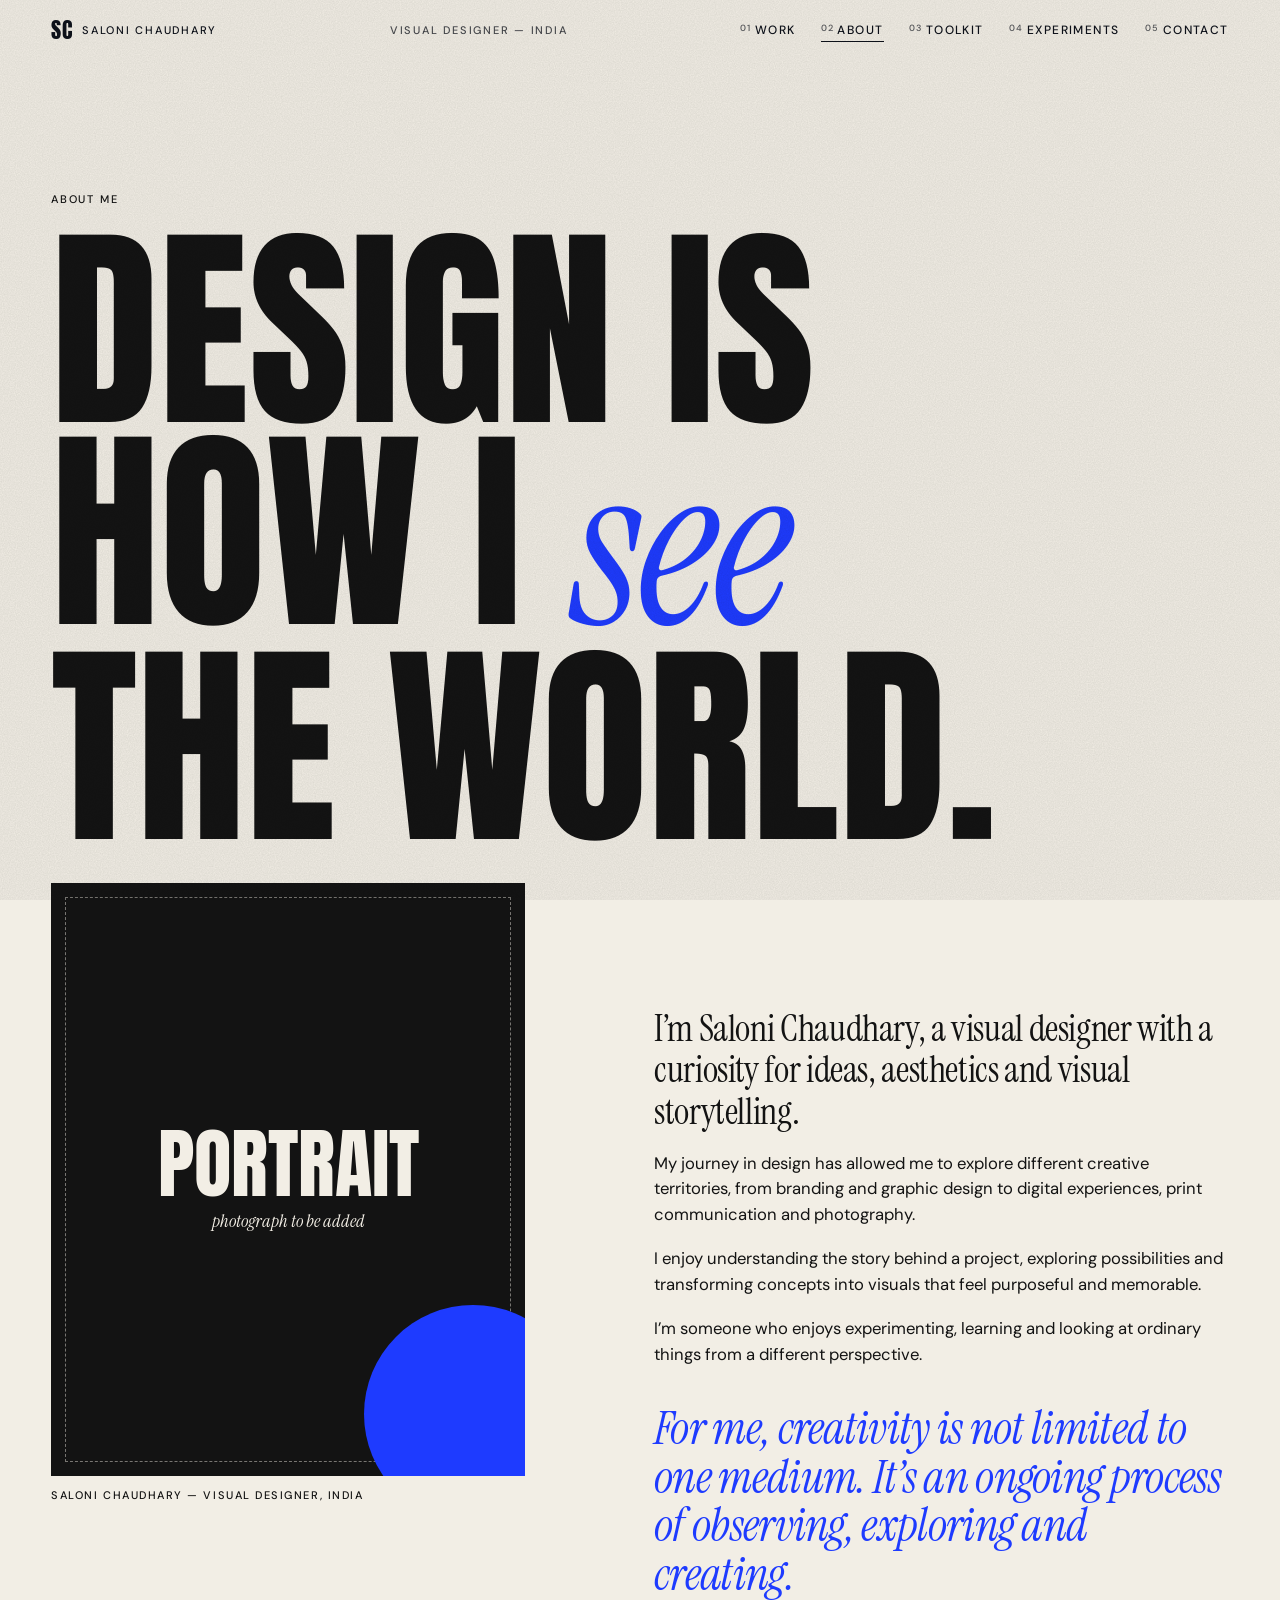
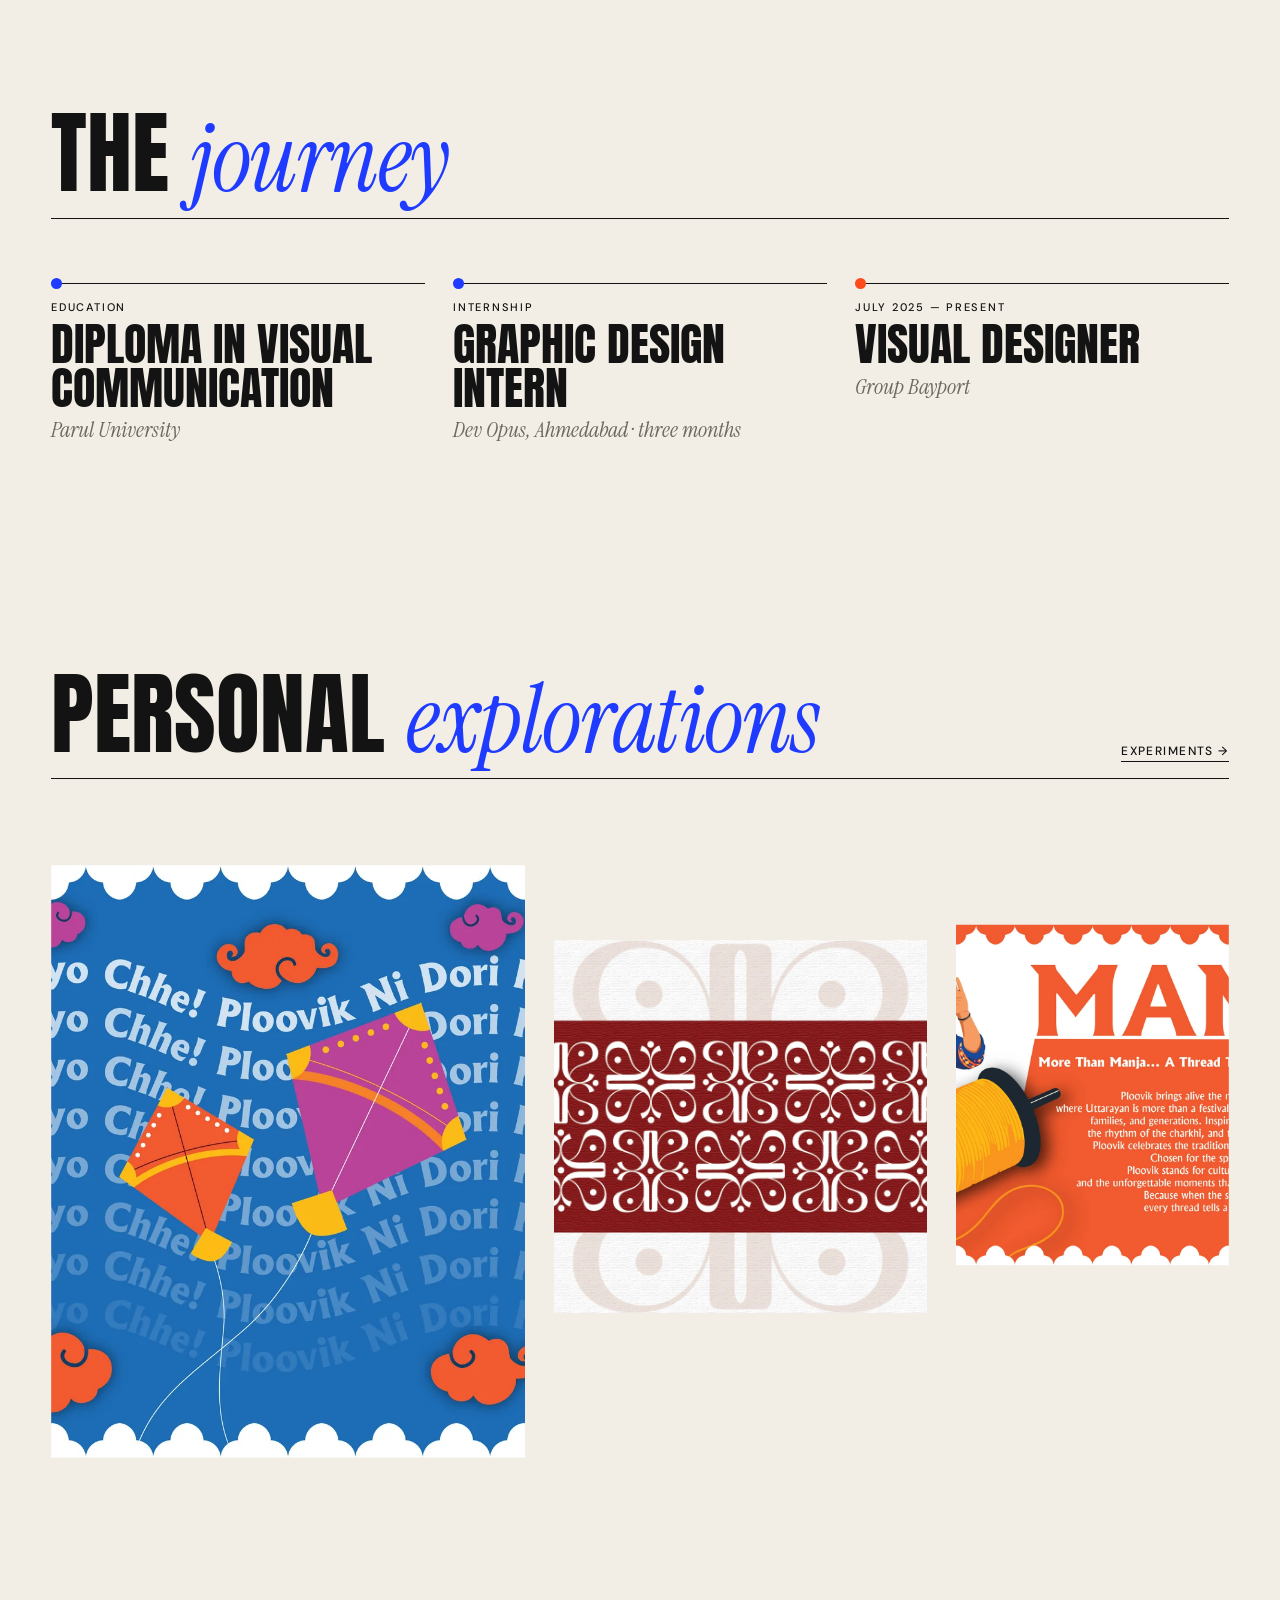
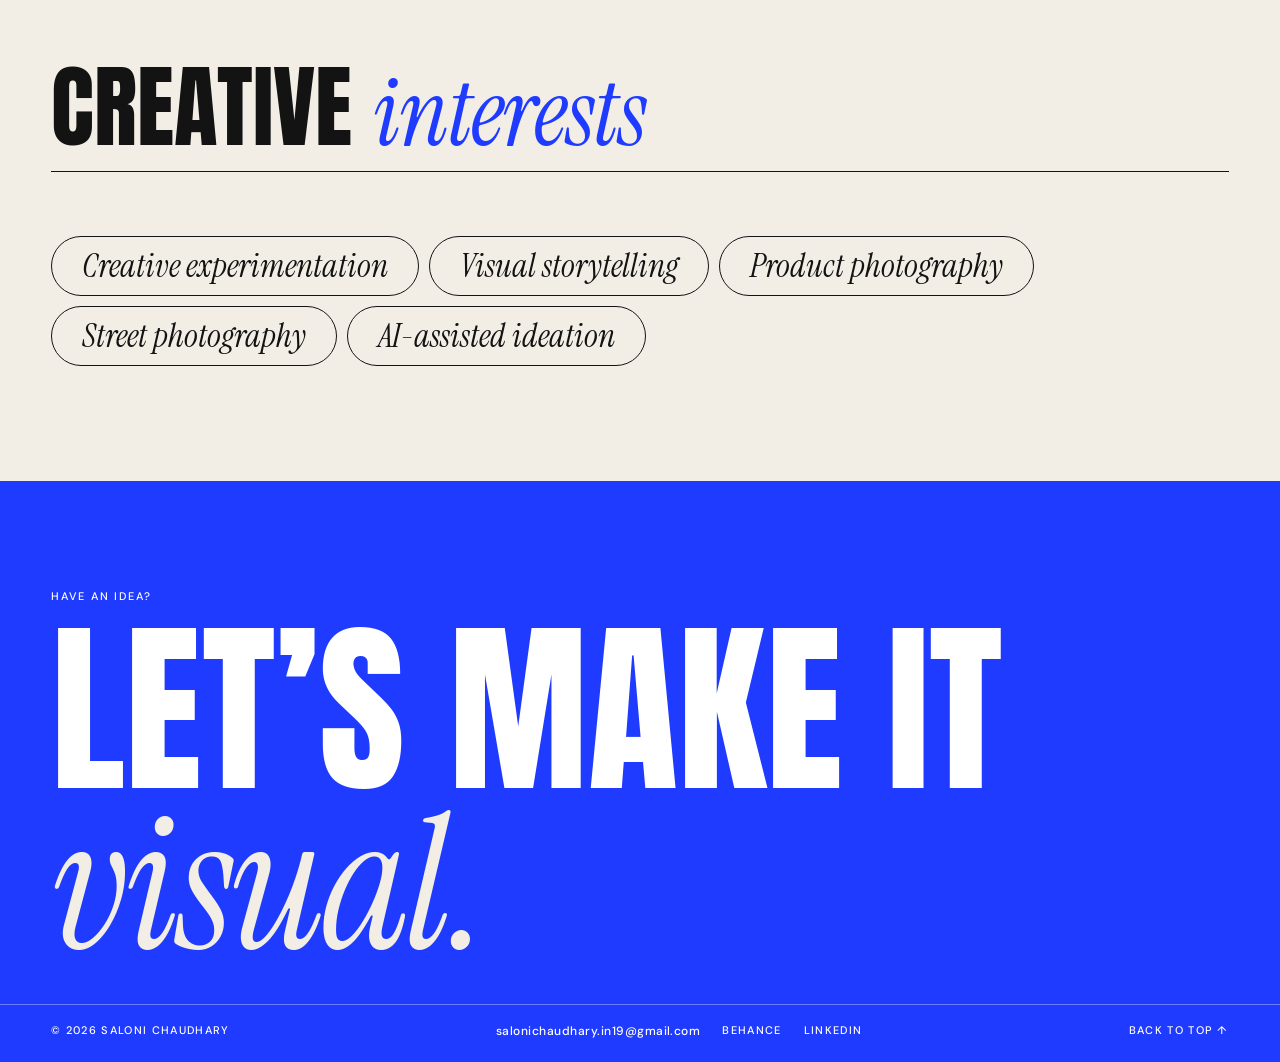
==== about/index.html @ 908a3602 "Publish Saloni Chaudhary portfolio site Co-Authored-By: Claude Fable 5.2 <noreply@anthropic.com>" ====
<!doctype html>
<html lang="en">
<head>
<meta charset="utf-8">
<meta name="viewport" content="width=device-width, initial-scale=1">
<title>About — Saloni Chaudhary</title>
<meta name="description" content="Saloni Chaudhary is a visual designer in India with a curiosity for ideas, aesthetics and visual storytelling.">
<meta property="og:title" content="About — Saloni Chaudhary">
<meta property="og:description" content="Saloni Chaudhary is a visual designer in India with a curiosity for ideas, aesthetics and visual storytelling.">
<meta property="og:type" content="website">
<meta property="og:image" content="https://nirav0044.github.io/saloni-portfolio/img/soully-pouches.webp">
<link rel="canonical" href="https://nirav0044.github.io/saloni-portfolio/about/">
<meta property="og:url" content="https://nirav0044.github.io/saloni-portfolio/about/">
<meta name="theme-color" content="#F2EEE5">
<link rel="icon" href="../favicon.svg" type="image/svg+xml">
<link rel="preconnect" href="https://fonts.googleapis.com">
<link rel="preconnect" href="https://fonts.gstatic.com" crossorigin>
<link rel="stylesheet" href="https://fonts.googleapis.com/css2?family=Anton&family=DM+Sans:opsz,wght@9..40,400;9..40,500;9..40,700&family=Instrument+Serif:ital@0;1&display=swap" media="print" onload="this.media='all'">
<noscript><link rel="stylesheet" href="https://fonts.googleapis.com/css2?family=Anton&family=DM+Sans:opsz,wght@9..40,400;9..40,500;9..40,700&family=Instrument+Serif:ital@0;1&display=swap"></noscript>
<link rel="stylesheet" href="../site.css">
<script>document.documentElement.className="js";setTimeout(function(){document.documentElement.classList.add("ready")},3500)</script>
<script type="application/ld+json">{"@context": "https://schema.org", "@type": "Person", "name": "Saloni Chaudhary", "jobTitle": "Visual Designer", "address": {"@type": "PostalAddress", "addressCountry": "IN"}, "sameAs": ["https://www.behance.net/salonichaudhary5", "https://www.linkedin.com/in/saloni-chaudhary-16333b251/"]}</script>
</head>
<body class="p-about">
<a class="skip" href="#main">Skip to content</a>
<header class="head">
  <a class="brand" href="../index.html" aria-label="Saloni Chaudhary, home"><b>SC</b><span>Saloni Chaudhary</span></a>
  <span class="head-mid">Visual Designer — India</span>
  <nav class="nav" aria-label="Primary"><a href="../work/index.html"><sup>01</sup>Work</a><a href="../about/index.html" aria-current="page"><sup>02</sup>About</a><a href="../toolkit/index.html"><sup>03</sup>Toolkit</a><a href="../experiments/index.html"><sup>04</sup>Experiments</a><a href="../contact/index.html"><sup>05</sup>Contact</a></nav>
  <button class="menu-btn" type="button" aria-expanded="false" aria-controls="menu"><span>Menu</span><i></i></button>
</header>
<div class="menu" id="menu" hidden>
  <nav aria-label="Menu"><a href="../work/index.html"><sup>01</sup>Work</a><a href="../about/index.html" aria-current="page"><sup>02</sup>About</a><a href="../toolkit/index.html"><sup>03</sup>Toolkit</a><a href="../experiments/index.html"><sup>04</sup>Experiments</a><a href="../contact/index.html"><sup>05</sup>Contact</a></nav>
  <p class="menu-foot">salonichaudhary.in19@gmail.com<br><a href="https://www.behance.net/salonichaudhary5" target="_blank" rel="noopener">Behance</a><a href="https://www.linkedin.com/in/saloni-chaudhary-16333b251/" target="_blank" rel="noopener">LinkedIn</a></p>
</div>
<main id="main">

<section class="ph ab-head">
  <p class="k" data-reveal>About me</p>
  <h1 class="ph-t ab-t" data-fit=".17"><span class="ln"><span>Design is</span></span><span class="ln"><span>how I <em>see</em></span></span><span class="ln"><span>the world.</span></span></h1>
</section>
<section class="ab">
  <figure class="portrait" data-reveal data-speed="0.06">
    <div class="ph-frame"><span>Portrait</span><i>photograph to be added</i></div>
    <figcaption>Saloni Chaudhary — Visual Designer, India</figcaption>
  </figure>
  <div class="ab-text">
    <p class="lead" data-reveal>I’m Saloni Chaudhary, a visual designer with a curiosity for ideas, aesthetics and visual storytelling.</p>
    <p data-reveal>My journey in design has allowed me to explore different creative territories, from branding and graphic design to digital experiences, print communication and photography.</p>
    <p data-reveal>I enjoy understanding the story behind a project, exploring possibilities and transforming concepts into visuals that feel purposeful and memorable.</p>
    <p data-reveal>I’m someone who enjoys experimenting, learning and looking at ordinary things from a different perspective.</p>
    <p class="pull" data-reveal>For me, creativity is not limited to one medium. It’s an ongoing process of observing, exploring and creating.</p>
  </div>
</section>
<section class="sec tl">
  <header class="sec-head" data-reveal><h2>The <em>journey</em></h2></header>
  <ol class="timeline"><li data-reveal><span class="when">Education</span><b>Diploma in Visual Communication</b><span>Parul University</span></li><li data-reveal><span class="when">Internship</span><b>Graphic Design Intern</b><span>Dev Opus, Ahmedabad · three months</span></li><li data-reveal><span class="when">July 2025 — Present</span><b>Visual Designer</b><span>Group Bayport</span></li></ol>
</section>
<section class="sec ex">
  <header class="sec-head" data-reveal><h2>Personal <em>explorations</em></h2><a class="more" href="../experiments/index.html">Experiments →</a></header>
  <div class="ex-row">
    <a href="../work/ploovik/index.html" data-reveal data-cursor="View" data-speed="0.05"><span class="clip"><img src="../img/ploovik-pattern.webp" width="1800" height="990" alt="Ploovik pattern of kites and Gujarati phrases on blue" loading="lazy" decoding="async"></span></a>
    <a href="../work/aarth/index.html" data-reveal data-cursor="View" data-speed="-0.05"><span class="clip"><img src="../img/aarth-pattern.webp" width="1440" height="810" alt="Aarth pattern built from the symbol" loading="lazy" decoding="async"></span></a>
    <a href="../work/ploovik/index.html" data-reveal data-cursor="View" data-speed="0.08"><span class="clip"><img src="../img/ploovik-character.webp" width="1800" height="990" alt="Ploovik brand character holding a spool of manja" loading="lazy" decoding="async"></span></a>
  </div>
</section>
<section class="sec int">
  <header class="sec-head" data-reveal><h2>Creative <em>interests</em></h2></header>
  <ul class="tags" data-reveal><li>Creative experimentation</li><li>Visual storytelling</li><li>Product photography</li><li>Street photography</li><li>AI-assisted ideation</li></ul>
</section>

</main>
<footer class="foot">
  <a class="foot-cta" href="../contact/index.html" data-cursor="Say hello"><span class="k">Have an idea?</span><span class="big">Let’s make it <em>visual.</em></span></a>
  <div class="foot-row">
    <span>© 2026 Saloni Chaudhary</span>
    <span class="foot-links"><a href="mailto:salonichaudhary.in19@gmail.com">salonichaudhary.in19@gmail.com</a><a href="https://www.behance.net/salonichaudhary5" target="_blank" rel="noopener">Behance</a><a href="https://www.linkedin.com/in/saloni-chaudhary-16333b251/" target="_blank" rel="noopener">LinkedIn</a></span>
    <a class="foot-top" href="#main">Back to top ↑</a>
  </div>
</footer>
<button class="totop" type="button" aria-label="Back to top"><svg viewBox="0 0 48 48" aria-hidden="true"><circle cx="24" cy="24" r="22"/><circle class="p" cx="24" cy="24" r="22" pathLength="100"/><path d="M24 31V17m-6 6 6-6 6 6"/></svg></button>
<div class="cursor" aria-hidden="true"><span></span></div>
<div class="pt" aria-hidden="true"></div>
<script src="../site.js" defer></script>
</body>
</html>
---- site.css ----
/* Saloni Chaudhary — portfolio. Cream, ink, electric blue; one orange spark. */
:root{
  --cream:#F2EEE5; --ink:#131313; --blue:#1E3BFF; --orange:#FF4A1C; --grey:#6B6860; --line:rgba(19,19,19,.18);
  --m:clamp(18px,4vw,60px); --gap:clamp(14px,2.2vw,34px);
  --display:"Anton",Impact,Haettenschweiler,"Arial Narrow Bold",sans-serif;
  --serif:"Instrument Serif","Times New Roman",Times,serif;
  --sans:"DM Sans",system-ui,-apple-system,"Segoe UI",Arial,sans-serif;
  --ease:cubic-bezier(.2,.7,.1,1);
}
*,*::before,*::after{box-sizing:border-box}
html{scroll-behavior:smooth;-webkit-text-size-adjust:100%}
body{margin:0;background:var(--cream);color:var(--ink);font:400 16px/1.55 var(--sans);-webkit-font-smoothing:antialiased;overflow-x:hidden}
body::before{content:"";position:fixed;inset:0;z-index:90;pointer-events:none;opacity:.16;mix-blend-mode:multiply;
  background-image:url("data:image/svg+xml;utf8,<svg xmlns='http://www.w3.org/2000/svg' width='220' height='220'><filter id='n'><feTurbulence type='fractalNoise' baseFrequency='.85' numOctaves='2' stitchTiles='stitch'/><feColorMatrix values='0 0 0 0 0 0 0 0 0 0 0 0 0 0 0 0 0 0 .6 0'/></filter><rect width='100%' height='100%' filter='url(%23n)'/></svg>")}
img{display:block;max-width:100%;height:auto}
a{color:inherit;text-decoration:none}
figure,h1,h2,h3,p,ul,ol,dl,dd,blockquote{margin:0}
ul,ol{padding:0;list-style:none}
button,input,textarea{font:inherit;color:inherit}
em{font-family:var(--serif);font-style:italic;font-weight:400;text-transform:none;letter-spacing:-.015em}
sup{font:500 11px/1 var(--sans);letter-spacing:.08em;vertical-align:top}
:focus-visible{outline:2px solid var(--blue);outline-offset:4px}
::selection{background:var(--blue);color:#fff}
.k{font:500 11px/1.3 var(--sans);letter-spacing:.16em;text-transform:uppercase}
.k a{border-bottom:1px solid currentColor}
.skip{position:absolute;left:-999px;top:8px;z-index:200;background:var(--ink);color:var(--cream);padding:10px 14px}
.skip:focus{left:8px}
.more{font:500 12px/1 var(--sans);letter-spacing:.12em;text-transform:uppercase;white-space:nowrap;background:linear-gradient(currentColor,currentColor) 0 100%/100% 1px no-repeat;padding-bottom:5px;transition:background-size .5s var(--ease)}
a.more:hover{background-size:0 1px;background-position:100% 100%}

/* ---------- motion primitives ---------- */
.ln{display:block;overflow:hidden;padding:.07em .03em .13em;margin:-.07em -.03em -.13em}
.ln>span{display:block}
.js .ln>span{transform:translateY(112%);transition:transform 1.1s var(--ease)}
.js.ready .ln>span{transform:none}
.js.ready .ln:nth-child(2)>span{transition-delay:.09s}
.js.ready .ln:nth-child(3)>span{transition-delay:.18s}
.js [data-reveal]{opacity:0;transform:translateY(26px);transition:opacity .9s var(--ease),transform .9s var(--ease)}
.js [data-reveal].in{opacity:1;transform:none}
.clip,.pj-clip{display:block;overflow:hidden}
.js [data-reveal] .clip,.js [data-reveal] .pj-clip,.js [data-reveal].clip{clip-path:inset(0 0 100% 0);transition:clip-path 1.2s var(--ease)}
.js [data-reveal].in .clip,.js [data-reveal].in .pj-clip,.js [data-reveal].in.clip{clip-path:inset(0)}
.js [data-reveal] .clip img,.js [data-reveal] .pj-clip img{transform:scale(1.14);transition:transform 1.6s var(--ease)}
.js [data-reveal].in .clip img,.js [data-reveal].in .pj-clip img{transform:none}
.pt{position:fixed;inset:0;z-index:120;background:var(--ink);pointer-events:none;transform:translateY(-101%)}
.js .pt{transform:none;transition:transform .75s var(--ease)}
.js.ready .pt{transform:translateY(-101%)}
.js.leaving .pt{transform:none}

/* ---------- header ---------- */
.head{position:fixed;inset:0 0 auto 0;z-index:80;display:flex;align-items:center;justify-content:space-between;gap:20px;padding:18px var(--m);color:#fff;mix-blend-mode:difference}
.brand{display:flex;align-items:center;gap:10px;font:500 11px/1 var(--sans);letter-spacing:.16em;text-transform:uppercase}
.brand b{font:400 22px/1 var(--display);letter-spacing:.02em}
.head-mid{font:500 11px/1 var(--sans);letter-spacing:.16em;text-transform:uppercase;opacity:.75}
.nav{display:flex;gap:clamp(14px,2vw,30px)}
.nav a{font:500 12px/1 var(--sans);letter-spacing:.12em;text-transform:uppercase;padding:6px 0;background:linear-gradient(currentColor,currentColor) 0 100%/0 1px no-repeat;transition:background-size .45s var(--ease)}
.nav a:hover,.nav a[aria-current]{background-size:100% 1px}
.nav sup{font-size:9px;margin-right:4px;opacity:.7}
.menu-btn{display:none;align-items:center;gap:10px;background:none;border:0;padding:8px 0;cursor:pointer;font:500 12px/1 var(--sans);letter-spacing:.14em;text-transform:uppercase}
.menu-btn i{width:22px;height:9px;border-top:1.5px solid;border-bottom:1.5px solid;transition:height .3s var(--ease)}
.menu-btn[aria-expanded=true] i{height:1.5px;border-bottom:0}
.menu{position:fixed;inset:0;z-index:70;background:var(--ink);color:var(--cream);padding:104px var(--m) 32px;display:flex;flex-direction:column;justify-content:space-between;clip-path:inset(0 0 100% 0);transition:clip-path .6s var(--ease)}
.menu[hidden]{display:none}
.menu.open{clip-path:inset(0)}
.menu nav{display:flex;flex-direction:column}
.menu nav a{font:400 clamp(46px,15vw,104px)/1 var(--display);text-transform:uppercase;border-bottom:1px solid rgba(242,238,229,.18);padding:.08em 0;display:flex;gap:14px;align-items:flex-start}
.menu nav a[aria-current]{color:var(--blue)}
.menu-foot{font-size:14px;line-height:1.9;color:#B9B5AB}
.menu-foot a{margin-right:16px;border-bottom:1px solid}

/* ---------- home hero ---------- */
.hero{position:relative;min-height:100svh;padding:84px var(--m) 62px;display:flex;flex-direction:column}
.hero-meta{display:flex;justify-content:space-between;gap:16px;border-top:1px solid var(--ink);padding-top:10px;font:500 11px/1.3 var(--sans);letter-spacing:.16em;text-transform:uppercase}
.hero-quote{position:relative;z-index:5;font:italic 400 clamp(23px,2.5vw,40px)/1.12 var(--serif);max-width:14.5em;margin:clamp(22px,4vh,56px) 0 auto}
.collage{position:absolute;top:9%;right:0;width:52%;height:56%}
.cg{position:absolute;display:block;overflow:hidden;box-shadow:0 22px 60px rgba(0,0,0,.2);will-change:transform}
.cg img{width:100%;height:100%;object-fit:cover;transition:transform 1.2s var(--ease)}
.cg:hover img{transform:scale(1.06)}
.c1{width:54%;aspect-ratio:4/3;top:3%;right:7%;rotate:3deg;z-index:4}
.c2{width:33%;aspect-ratio:1;top:50%;right:42%;rotate:-5deg;z-index:2}
.c3{width:29%;aspect-ratio:4/5;top:6%;right:66%;rotate:-3deg;z-index:1}
.c4{width:29%;aspect-ratio:16/10;top:77%;right:3%;rotate:6deg;z-index:5}
.c5{width:21%;aspect-ratio:3/4;top:57%;right:21%;rotate:3deg;z-index:3}
.shape{position:absolute;pointer-events:none}
.s-ring{width:clamp(70px,9vw,150px);aspect-ratio:1;border:1.5px solid var(--ink);border-radius:50%;top:44%;right:74%}
.s-dot{width:clamp(30px,3.6vw,60px);aspect-ratio:1;background:var(--orange);border-radius:50%;top:40%;right:4%;z-index:6}
.s-plus{width:26px;height:26px;top:20%;right:99%;background:linear-gradient(var(--ink),var(--ink)) 50% 0/1.5px 100% no-repeat,linear-gradient(var(--ink),var(--ink)) 0 50%/100% 1.5px no-repeat}
.hero-name{position:relative;z-index:3}
.hero-title{font:400 19vw/.84 var(--display);text-transform:uppercase;letter-spacing:.004em;white-space:nowrap}
.hero-title i{font-style:normal;color:var(--blue)}
.hero-roles{position:absolute;right:0;top:calc(100% + 14px);display:flex;align-items:baseline;gap:18px;font:italic 400 clamp(18px,1.6vw,24px)/1 var(--serif);white-space:nowrap}
.hero-roles b{font:500 11px/1 var(--sans);letter-spacing:.16em;text-transform:uppercase}
.scroll-ind{position:absolute;left:var(--m);bottom:20px;display:flex;align-items:center;gap:12px;font:500 11px/1 var(--sans);letter-spacing:.16em;text-transform:uppercase}
.scroll-ind i{width:64px;height:1px;background:var(--line);position:relative;overflow:hidden}
.scroll-ind i::after{content:"";position:absolute;inset:0;background:var(--ink);animation:slide 2.2s var(--ease) infinite}
@keyframes slide{0%{transform:translateX(-100%)}60%,100%{transform:translateX(100%)}}

.marquee{background:var(--ink);color:var(--cream);overflow:hidden;white-space:nowrap;padding:16px 0}
.marquee>div{display:inline-flex;align-items:center;animation:mq 38s linear infinite}
.marquee span{font:400 clamp(26px,3.6vw,54px)/1 var(--display);text-transform:uppercase;padding:0 .5em}
.marquee span:nth-child(4n+3){font-family:var(--serif);font-style:italic;text-transform:none;font-size:clamp(30px,4.2vw,62px)}
.marquee i{font-style:normal;color:var(--orange);font-size:clamp(16px,2vw,28px)}
@keyframes mq{to{transform:translateX(-50%)}}

/* ---------- sections ---------- */
.sec{padding:clamp(64px,9vw,140px) var(--m)}
.sec-head{display:flex;align-items:flex-end;justify-content:space-between;gap:20px;border-bottom:1px solid var(--ink);padding-bottom:16px;margin-bottom:clamp(30px,5vw,76px)}
.sec-head h2{font:400 clamp(40px,7vw,116px)/.9 var(--display);text-transform:uppercase}
.sec-head h2 em{color:var(--blue);font-size:1.06em}
.dark{background:var(--ink);color:var(--cream)}
.dark .sec-head{border-color:rgba(242,238,229,.3)}
.ph{padding:clamp(120px,15vw,210px) var(--m) clamp(20px,3vw,44px)}
.ph-t{font:400 17vw/.86 var(--display);text-transform:uppercase;margin-top:.14em;white-space:nowrap}
.ph-t em{color:var(--blue);font-size:1.05em;line-height:.8}

/* ---------- project tiles ---------- */
.pj-list{display:flex;flex-direction:column;gap:clamp(56px,9vw,150px)}
.pj{display:grid;grid-template-columns:repeat(12,1fr);column-gap:var(--gap);align-items:end;position:relative}
.pj.is-hidden{display:none}
.pj-img{display:block}
.pj-img img{width:100%;height:100%;object-fit:cover}
.pj-clip{height:100%}
.pj-img,.pj-clip img{transition:transform 1.2s var(--ease)}
.pj:hover .pj-clip img{transform:scale(1.045)}
.pj-txt{display:flex;flex-direction:column;gap:12px}
.pj-n{font:italic 400 clamp(20px,2vw,30px)/1 var(--serif);color:var(--blue)}
.pj-t{font:400 clamp(52px,8vw,132px)/.86 var(--display);text-transform:uppercase}
.pj-k{font:500 12px/1.5 var(--sans);letter-spacing:.1em;text-transform:uppercase}
.pj-k i{font-style:normal;color:var(--grey);letter-spacing:.06em}
.pj-full .pj-img{grid-column:1/-1;aspect-ratio:16/8.2;margin:0 calc(var(--m)*-1)}
.pj-full .pj-txt{grid-column:1/-1;flex-direction:row;align-items:flex-end;justify-content:space-between;gap:var(--gap);margin-top:-.33em;font-size:clamp(80px,17vw,300px)}
.pj-full .pj-t{font-size:1em;color:#fff;mix-blend-mode:difference;position:relative;z-index:2}
.pj-full .pj-n{order:-1;align-self:flex-end;padding-bottom:.9em;font-size:clamp(20px,2vw,30px)}
.pj-full .pj-k{text-align:right;padding-bottom:1.4em;font-size:12px}
.pj-split-right .pj-img{grid-column:1/9;aspect-ratio:4/3}
.pj-split-right .pj-txt{grid-column:9/-1;padding-bottom:4px}
.pj-split-left .pj-img{grid-column:6/-1;grid-row:1;aspect-ratio:5/4}
.pj-split-left .pj-txt{grid-column:1/6;grid-row:1;padding-bottom:4px}
.pj-split-left .pj-t,.pj-split-right .pj-t{margin-right:-.5em;position:relative;z-index:2}
.pj-split-left .pj-t{margin-right:-1.1em;color:#fff;mix-blend-mode:difference}
.pj-type{grid-template-columns:auto 1fr auto;align-items:center;border-top:1px solid var(--ink);border-bottom:1px solid var(--ink);padding:clamp(14px,2vw,30px) 0;transition:padding .6s var(--ease)}
.pj-type .pj-t{font-size:clamp(88px,21vw,360px);transition:color .4s,transform .7s var(--ease)}
.pj-type:hover .pj-t{color:var(--blue);transform:translateX(.06em)}
.pj-type .pj-k{text-align:right}
.pj-type .pj-thumb{display:none}
.preview{position:fixed;left:0;top:0;z-index:60;width:min(30vw,460px);aspect-ratio:16/10;pointer-events:none;overflow:hidden;opacity:0;scale:.8;rotate:-4deg;transition:opacity .35s,scale .5s var(--ease);box-shadow:0 30px 70px rgba(0,0,0,.3)}
.preview.on{opacity:1;scale:1}
.preview img{width:100%;height:100%;object-fit:cover}
.bigl{display:flex;align-items:baseline;justify-content:center;gap:.25em;margin-top:clamp(56px,9vw,140px);font:400 clamp(52px,12vw,210px)/.9 var(--display);text-transform:uppercase;border-top:1px solid var(--ink);padding-top:.2em}
.bigl em{color:var(--blue)}
.bigl span:last-child{transition:transform .6s var(--ease)}
.bigl:hover span:last-child{transform:translateX(.2em)}
.state{background:var(--blue);color:#fff;padding:clamp(72px,11vw,170px) var(--m)}
.state h2{font:400 clamp(58px,13.5vw,250px)/.86 var(--display);text-transform:uppercase;margin:.2em 0 .35em}
.state h2 em{color:var(--cream)}
.state-row{display:flex;justify-content:space-between;align-items:flex-end;gap:24px;flex-wrap:wrap;border-top:1px solid rgba(255,255,255,.5);padding-top:18px}
.state-row p{font:400 clamp(22px,2.4vw,36px)/1.15 var(--serif);max-width:22em}

/* ---------- work index ---------- */
.chips{display:flex;flex-wrap:wrap;gap:8px;margin-top:clamp(24px,3vw,44px)}
.chip{font:500 11.5px/1 var(--sans);letter-spacing:.09em;text-transform:uppercase;border:1px solid var(--ink);border-radius:999px;padding:10px 15px;background:none;cursor:pointer;transition:background .3s,color .3s}
.chip sup{font-size:9px;margin-left:4px}
button.chip:hover,.chip.on{background:var(--ink);color:var(--cream)}
.chip.off{border-style:dashed;border-color:var(--grey);color:var(--grey);cursor:default}
.none{font:italic 400 28px var(--serif);color:var(--grey)}

/* ---------- case study ---------- */
.cs-head{background:var(--pbg);color:var(--pfg);padding:clamp(120px,14vw,200px) var(--m) clamp(30px,4.5vw,64px)}
.cs-t{font:400 24vw/.86 var(--display);text-transform:uppercase;margin:.12em 0 .22em;white-space:nowrap}
.cs-intro{display:grid;grid-template-columns:7fr 5fr;gap:clamp(24px,5vw,90px);align-items:end;border-top:1px solid currentColor;padding-top:20px}
.lead{font:400 clamp(24px,2.9vw,46px)/1.12 var(--serif);letter-spacing:-.01em}
.cs-intro dl div{display:grid;grid-template-columns:90px 1fr;gap:12px;padding:9px 0;border-bottom:1px solid color-mix(in srgb,currentColor 35%,transparent);font-size:14px}
.cs-intro dt{font:500 11px/1.6 var(--sans);letter-spacing:.14em;text-transform:uppercase;opacity:.8}
.b{margin:clamp(44px,7vw,116px) 0}
.b>.k{margin:0 var(--m) 14px;padding-top:12px;border-top:1px solid var(--ink)}
.b img{width:100%}
.b-wide{padding:0 var(--m)}
.b-wide>.k,.b-duo>.k,.b-grid>.k,.b-pal>.k,.b-fonts>.k,.b-points>.k,.b-text>.k{margin-left:0;margin-right:0}
.b-logo{background:#fff;padding:clamp(48px,8vw,120px) var(--m);display:grid;place-items:center;margin-top:0}
.b-logo img{width:auto;max-height:min(62vh,640px)}
.b-duo{display:grid;grid-template-columns:1fr 1fr;gap:var(--gap);padding:0 var(--m);align-items:start}
.b-duo>.k{grid-column:1/-1}
.b-duo.off figure:nth-of-type(2){margin-top:clamp(40px,9vw,140px)}
.b-grid{padding:0 var(--m)}
.b-grid .note{font:400 clamp(20px,2.2vw,32px)/1.15 var(--serif);max-width:24em;margin-bottom:24px}
.b-grid .cells{display:grid;gap:var(--gap);grid-template-columns:repeat(3,1fr)}
.b-grid.g2 .cells{grid-template-columns:repeat(2,1fr)}
.b-grid figure{background:#fff;border:1px solid var(--line);position:relative}
.b-grid figcaption{position:absolute;left:10px;top:8px;font:italic 400 15px var(--serif);color:var(--grey)}
.b-text{padding:0 var(--m);display:grid;grid-template-columns:repeat(12,1fr);column-gap:var(--gap)}
.b-text>.k{grid-column:1/-1}
.b-text h2{grid-column:1/-1;font:400 clamp(44px,8vw,136px)/.9 var(--display);text-transform:uppercase;margin-bottom:.35em}
.b-text .cols{grid-column:5/-1;columns:2;column-gap:var(--gap);font-size:clamp(16px,1.25vw,19px)}
.b-text .cols p{break-inside:avoid;margin-bottom:1em}
.b-points{padding:0 var(--m)}
.b-points h2{font:400 clamp(44px,8vw,136px)/.9 var(--display);text-transform:uppercase;margin-bottom:.4em}
.b-points ol{display:grid;grid-template-columns:repeat(3,1fr);gap:var(--gap)}
.b-points ol>li{border-top:1px solid var(--ink);padding-top:14px}
.b-points .n{font:italic 400 clamp(54px,6vw,96px)/.9 var(--serif);color:var(--pac);display:block}
.b-points h3{font:500 12px/1.3 var(--sans);letter-spacing:.16em;text-transform:uppercase;margin:14px 0 10px}
.b-points li>p{font:400 clamp(20px,1.8vw,27px)/1.18 var(--serif);margin-bottom:14px}
.b-points ul li{font-size:14.5px;padding:6px 0 6px 16px;border-top:1px solid var(--line);position:relative}
.b-points ul li::before{content:"";position:absolute;left:0;top:14px;width:6px;height:6px;border-radius:50%;background:var(--pac)}
.b-pal{padding:0 var(--m)}
.b-pal ul{display:flex}
.b-pal li{flex:1;height:clamp(150px,24vw,360px);background:var(--c);display:flex;flex-direction:column;justify-content:flex-end;padding:14px;outline:1px solid var(--line);outline-offset:-1px;transition:flex .6s var(--ease)}
.b-pal li:hover{flex:1.6}
.b-pal b,.b-pal span{font:500 12px/1.5 var(--sans);letter-spacing:.1em;text-transform:uppercase}
.b-fonts{padding:0 var(--m)}
.b-fonts ul li{display:flex;justify-content:space-between;align-items:baseline;gap:20px;border-bottom:1px solid var(--line);padding:.12em 0}
.b-fonts b{font:400 clamp(40px,8vw,128px)/1.05 var(--serif);letter-spacing:-.02em}
.b-fonts li span{font-size:14px;color:var(--grey);text-align:right}
.b-fonts figure{margin-top:var(--gap)}
.b-quote{padding:0 var(--m);text-align:center;font:italic 400 clamp(40px,7.5vw,128px)/1 var(--serif);letter-spacing:-.02em;color:var(--pac)}
.next{display:block;position:relative;overflow:hidden;background:var(--ink);color:var(--cream);padding:clamp(64px,9vw,130px) var(--m);margin-top:clamp(60px,9vw,140px)}
.next-t{display:block;font:400 clamp(84px,21vw,360px)/.86 var(--display);text-transform:uppercase;margin:.1em 0;position:relative;z-index:2;transition:transform .8s var(--ease)}
.next:hover .next-t{transform:translateX(.05em)}
.next-k{font:italic 400 clamp(20px,2.2vw,32px) var(--serif);position:relative;z-index:2}
.next-img{position:absolute;right:8%;top:50%;width:min(34vw,520px);aspect-ratio:4/3;translate:0 -50%;rotate:5deg;overflow:hidden;opacity:.55;transition:opacity .5s,rotate .8s var(--ease),scale .8s var(--ease)}
.next-img img{width:100%;height:100%;object-fit:cover}
.next:hover .next-img{opacity:1;rotate:-2deg;scale:1.05}

/* ---------- about ---------- */
.ab{display:grid;grid-template-columns:repeat(12,1fr);column-gap:var(--gap);padding:clamp(24px,4vw,60px) var(--m) 0;align-items:start}
.portrait{grid-column:1/6}
.ph-frame{aspect-ratio:4/5;background:var(--ink);color:var(--cream);display:flex;flex-direction:column;align-items:center;justify-content:center;gap:6px;position:relative;overflow:hidden}
.ph-frame::before{content:"";position:absolute;inset:14px;border:1px dashed rgba(242,238,229,.45)}
.ph-frame::after{content:"";position:absolute;width:46%;aspect-ratio:1;border-radius:50%;background:var(--blue);right:-12%;bottom:-8%}
.ph-frame span{font:400 clamp(40px,6vw,92px)/1 var(--display);text-transform:uppercase;position:relative;z-index:1}
.ph-frame i{font:italic 400 18px var(--serif);position:relative;z-index:1}
.portrait figcaption{font:500 11px/1.4 var(--sans);letter-spacing:.14em;text-transform:uppercase;margin-top:12px}
.ab-text{grid-column:7/-1;display:flex;flex-direction:column;gap:1.1em;font-size:clamp(16px,1.3vw,19px);padding-top:clamp(0px,6vw,90px)}
.ab-text .pull{font:italic 400 clamp(28px,3.6vw,58px)/1.05 var(--serif);color:var(--blue);margin-top:.4em;letter-spacing:-.015em}
.timeline{display:grid;grid-template-columns:repeat(3,1fr);gap:var(--gap)}
.timeline li{border-top:1px solid var(--ink);padding-top:16px;position:relative;display:flex;flex-direction:column;gap:8px}
.timeline li::before{content:"";position:absolute;left:0;top:-6px;width:11px;height:11px;border-radius:50%;background:var(--blue)}
.timeline li:last-child::before{background:var(--orange)}
.timeline .when{font:500 11px/1.3 var(--sans);letter-spacing:.16em;text-transform:uppercase}
.timeline b{font:400 clamp(30px,3.6vw,58px)/.95 var(--display);text-transform:uppercase}
.timeline li>span:last-child{font:italic 400 clamp(18px,1.7vw,26px)/1.2 var(--serif);color:var(--grey)}
.ex-row{display:grid;grid-template-columns:repeat(12,1fr);column-gap:var(--gap);align-items:start}
.ex-row a:nth-child(1){grid-column:1/6}
.ex-row a:nth-child(2){grid-column:6/10;margin-top:clamp(40px,9vw,150px)}
.ex-row a:nth-child(3){grid-column:10/-1;margin-top:clamp(12px,3vw,50px)}
.ex-row img{width:100%;aspect-ratio:4/5;object-fit:cover}
.ex-row a:nth-child(2) img{aspect-ratio:1}
.tags{display:flex;flex-wrap:wrap;gap:10px}
.tags li{border:1px solid currentColor;border-radius:999px;padding:.32em .9em;font:italic 400 clamp(20px,2.6vw,40px)/1.1 var(--serif);transition:background .3s,color .3s}
.tags li:hover{background:var(--ink);color:var(--cream)}

/* ---------- toolkit ---------- */
.skills{display:flex;flex-wrap:wrap;align-items:baseline;gap:.06em .42em;font:400 clamp(44px,8.6vw,156px)/.98 var(--display);text-transform:uppercase}
.skills li{transition:color .3s;cursor:default}
.skills li:nth-child(3n+2){font-family:var(--serif);font-style:italic;text-transform:none;letter-spacing:-.02em;color:var(--blue)}
.skills li:nth-child(4n){color:transparent;-webkit-text-stroke:1.5px var(--ink)}
.skills li:hover{color:var(--orange);-webkit-text-stroke:0}
.skills sup{color:var(--ink);-webkit-text-stroke:0;margin-right:6px;font-style:normal}
.soft{display:grid;grid-template-columns:repeat(5,1fr);border-left:1px solid rgba(242,238,229,.3)}
.soft li{border-right:1px solid rgba(242,238,229,.3);padding:18px 18px 22px;min-height:clamp(240px,30vw,440px);display:flex;flex-direction:column;justify-content:space-between;position:relative;transition:background .4s,color .4s}
.soft li:hover{background:var(--blue)}
.soft .mono{font:400 clamp(64px,9vw,160px)/.9 var(--display)}
.soft b{font:400 clamp(22px,2.2vw,34px)/1.05 var(--serif)}
.soft i{position:absolute;right:16px;top:16px;font:italic 400 18px var(--serif);opacity:.7}

/* ---------- experiments ---------- */
.pl{display:grid;grid-template-columns:repeat(12,1fr);column-gap:var(--gap);align-items:start;padding-top:clamp(24px,4vw,60px)}
.pl-txt{grid-column:1/5;position:sticky;top:96px;display:flex;flex-direction:column;gap:20px;align-items:flex-start}
.pl-txt h2{font:400 clamp(52px,7vw,120px)/.86 var(--display);text-transform:uppercase}
.pl-txt .lead{font-size:clamp(20px,1.9vw,30px)}
.pl-txt .tags li{font-size:clamp(15px,1.3vw,20px)}
.mosaic{grid-column:5/-1;display:grid;grid-template-columns:repeat(6,1fr);gap:var(--gap)}
.mosaic img{width:100%;height:100%;object-fit:cover}
.mosaic>span,.mosaic .clip{display:block;height:100%}
.m1{grid-column:1/-1;aspect-ratio:16/9}
.m2{grid-column:1/4;aspect-ratio:1}
.m3{grid-column:4/-1;aspect-ratio:1;margin-top:clamp(20px,5vw,80px)}
.m4{grid-column:1/5;aspect-ratio:16/10}
.m5{grid-column:5/-1;aspect-ratio:4/5;margin-top:calc(clamp(20px,5vw,80px)*-1)}
.plates{display:grid;grid-template-columns:repeat(3,1fr);gap:var(--gap)}
.plates li{aspect-ratio:4/3;border:1px dashed var(--ink);padding:16px;display:flex;flex-direction:column;justify-content:space-between;background:repeating-linear-gradient(135deg,transparent 0 14px,rgba(19,19,19,.045) 14px 15px);transition:background-color .4s,color .4s}
.plates li:hover{background-color:var(--ink);color:var(--cream)}
.plates b{font:400 clamp(26px,3vw,48px)/.95 var(--display);text-transform:uppercase}
.plates i{font:italic 400 18px var(--serif);opacity:.75}

/* ---------- contact ---------- */
.ct{display:grid;grid-template-columns:repeat(12,1fr);column-gap:var(--gap);padding:clamp(24px,4vw,60px) var(--m) clamp(64px,9vw,130px);align-items:start}
.ct-list{grid-column:1/7}
.ct-list div{border-top:1px solid var(--ink);padding:14px 0 18px;display:grid;grid-template-columns:110px 1fr;align-items:baseline;gap:12px}
.ct-list dt{font:500 11px/1 var(--sans);letter-spacing:.16em;text-transform:uppercase}
.ct-list dd{font:400 clamp(22px,2.9vw,46px)/1.05 var(--serif);letter-spacing:-.01em;overflow-wrap:anywhere}
.ct-list a{background:linear-gradient(var(--blue),var(--blue)) 0 100%/0 2px no-repeat;transition:background-size .5s var(--ease),color .3s}
.ct-list a:hover{background-size:100% 2px;color:var(--blue)}
.ct-form{grid-column:8/-1;background:var(--ink);color:var(--cream);padding:clamp(20px,2.6vw,38px);display:flex;flex-direction:column;gap:20px}
.ct-form label{display:flex;flex-direction:column;gap:6px}
.ct-form label span{font:500 11px/1 var(--sans);letter-spacing:.16em;text-transform:uppercase;color:#B9B5AB}
.ct-form input,.ct-form textarea{background:none;border:0;border-bottom:1px solid rgba(242,238,229,.4);padding:8px 0;font:400 22px/1.3 var(--serif);border-radius:0;resize:vertical}
.ct-form input:focus,.ct-form textarea:focus{outline:0;border-color:var(--cream);box-shadow:0 1px 0 var(--cream)}
.ct-form button{align-self:flex-start;background:var(--blue);color:#fff;border:0;border-radius:999px;padding:14px 22px;font:500 12px/1 var(--sans);letter-spacing:.14em;text-transform:uppercase;cursor:pointer;transition:background .3s,transform .4s var(--ease)}
.ct-form button:hover{background:var(--orange);transform:translateX(4px)}
.form-note{font-size:13px;color:#B9B5AB;min-height:1.4em}
.thanks{padding:0 var(--m) clamp(64px,9vw,130px);font:400 clamp(40px,8.6vw,160px)/.9 var(--display);text-transform:uppercase}
.thanks em{color:var(--blue)}

/* ---------- footer ---------- */
.foot{background:var(--blue);color:#fff}
.p-home .foot{background:var(--ink);color:var(--cream)}
.foot-cta{display:block;padding:clamp(56px,8vw,120px) var(--m) clamp(24px,3vw,40px)}
.foot-cta .big{display:block;font:400 clamp(60px,14.5vw,270px)/.86 var(--display);text-transform:uppercase;margin-top:.12em;transition:transform .8s var(--ease)}
.foot-cta .big em{color:var(--cream)}
.p-home .foot-cta .big em{color:var(--blue)}
.foot-cta:hover .big{transform:translateX(.04em)}
.foot-row{display:flex;justify-content:space-between;gap:16px 28px;flex-wrap:wrap;padding:18px var(--m) 22px;border-top:1px solid rgba(255,255,255,.35);font:500 11px/1.4 var(--sans);letter-spacing:.12em;text-transform:uppercase}
.foot-links{display:flex;gap:22px;flex-wrap:wrap}
.foot-links a:first-child{text-transform:none;letter-spacing:.04em;font-size:12px}
.foot-row a:hover{text-decoration:underline;text-underline-offset:4px}
.totop{position:fixed;right:max(14px,calc(var(--m) - 12px));bottom:18px;z-index:60;width:50px;height:50px;border-radius:50%;border:0;background:var(--cream);color:var(--ink);cursor:pointer;opacity:0;transform:translateY(14px);pointer-events:none;transition:opacity .4s,transform .5s var(--ease);box-shadow:0 6px 24px rgba(0,0,0,.14)}
.totop.show{opacity:1;transform:none;pointer-events:auto}
.totop svg{width:100%;height:100%;fill:none;stroke:currentColor;stroke-width:1.2}
.totop circle{stroke:var(--line)}
.totop .p{stroke:var(--blue);stroke-width:2;stroke-dasharray:100;stroke-dashoffset:calc(100 - var(--p,0));transform:rotate(-90deg);transform-origin:50% 50%}
.totop:hover{background:var(--blue);color:#fff}

/* ---------- cursor ---------- */
.cursor{position:fixed;left:0;top:0;z-index:110;pointer-events:none;display:none}
.cursor span{display:grid;place-items:center;width:14px;height:14px;margin:-7px 0 0 -7px;border-radius:50%;background:#fff;mix-blend-mode:difference;font:500 11px/1 var(--sans);letter-spacing:.1em;text-transform:uppercase;color:transparent;transition:width .35s var(--ease),height .35s var(--ease),margin .35s var(--ease),background .25s}
@media (hover:hover) and (pointer:fine){
  .js .cursor{display:block;mix-blend-mode:difference}
  .cursor.link span{width:46px;height:46px;margin:-23px 0 0 -23px}
  .cursor.label{mix-blend-mode:normal}
  .cursor.label span{width:92px;height:92px;margin:-46px 0 0 -46px;background:var(--blue);color:#fff;mix-blend-mode:normal}
}

@media (max-width:1250px){.hero-meta span:nth-child(2){display:none}}
/* ---------- small screens ---------- */
@media (max-width:860px){
  .nav,.head-mid{display:none}
  .menu-btn{display:flex}
  .hero{padding-top:76px;padding-bottom:58px}
  .hero-meta span:nth-child(2){display:none}
  .hero-quote{margin-bottom:0;max-width:none}
  .collage{position:relative;top:auto;right:auto;width:100%;height:auto;aspect-ratio:1/.86;margin:26px 0 30px}
  .c1{width:58%;top:4%;right:2%}.c2{width:44%;top:46%;right:52%}.c3{width:38%;top:2%;right:58%}.c4{width:38%;top:66%;right:4%}.c5{width:30%;top:50%;right:20%}
  .s-ring{right:70%;top:34%}.s-dot{top:40%;right:1%}.s-plus{top:92%;right:92%}
  .scroll-ind{display:none}
  .hero-name{margin-top:auto}
  .hero-roles{position:static;flex-wrap:wrap;gap:4px 14px;margin-top:12px;white-space:normal}
  .hero-roles b{width:100%;margin:0 0 2px}
  .pj-full .pj-img{aspect-ratio:4/3.3}
  .pj-full .pj-txt{flex-wrap:wrap;margin-top:-.3em;font-size:clamp(72px,24vw,200px)}
  .pj-full .pj-n{display:none}
  .pj-full .pj-k{width:100%;text-align:left;padding:10px 0 0}
  .pj-split-right .pj-img,.pj-split-left .pj-img{grid-column:1/-1;grid-row:auto}
  .pj-split-right .pj-txt,.pj-split-left .pj-txt{grid-column:1/-1;grid-row:auto;margin-top:14px}
  .pj-split-left .pj-t,.pj-split-right .pj-t{margin-right:0;color:inherit;mix-blend-mode:normal}
  .pj-split-left .pj-img{margin-left:14%}
  .pj-split-right .pj-img{margin-right:14%}
  .pj-type{grid-template-columns:1fr;row-gap:10px}
  .pj-type .pj-k{text-align:left}
  .pj-type .pj-thumb{display:block;aspect-ratio:16/9;overflow:hidden}
  .pj-type .pj-thumb img{width:100%;height:100%;object-fit:cover}
  .cs-intro{grid-template-columns:1fr}
  .b-duo{grid-template-columns:1fr}
  .b-duo.off figure:nth-of-type(2){margin-top:0;margin-left:14%}
  .b-grid .cells,.b-grid.g2 .cells{grid-template-columns:repeat(2,1fr)}
  .b-text .cols{grid-column:1/-1;columns:1}
  .b-points ol{grid-template-columns:1fr}
  .b-pal ul{flex-wrap:wrap}
  .b-pal li{flex:1 1 50%;height:34vw}
  .b-fonts ul li{flex-direction:column;gap:2px;padding:.3em 0}
  .b-fonts li span{text-align:left}
  .next-img{width:54vw;right:-6%;top:22%;opacity:.4}
  .portrait{grid-column:1/-1;margin-right:18%}
  .ab-text{grid-column:1/-1;padding-top:32px}
  .timeline{grid-template-columns:1fr;gap:34px}
  .ex-row a:nth-child(1){grid-column:1/9}.ex-row a:nth-child(2){grid-column:5/-1;margin-top:-18%}.ex-row a:nth-child(3){grid-column:1/7;margin-top:var(--gap)}
  .soft{grid-template-columns:repeat(2,1fr);border-top:1px solid rgba(242,238,229,.3)}
  .soft li{border-bottom:1px solid rgba(242,238,229,.3);min-height:44vw}
  .pl-txt{grid-column:1/-1;position:static;margin-bottom:32px}
  .mosaic{grid-column:1/-1}
  .plates{grid-template-columns:repeat(2,1fr)}
  .ct-list,.ct-form{grid-column:1/-1}
  .ct-form{margin-top:36px}
  .ct-list div{grid-template-columns:1fr;gap:8px}
  .state-row{align-items:flex-start;flex-direction:column}
  .sec-head{align-items:flex-start;flex-direction:column}
}
@media (prefers-reduced-motion:reduce){
  html{scroll-behavior:auto}
  *,*::before,*::after{animation:none!important;transition:none!important}
  .js .ln>span,.js [data-reveal]{transform:none;opacity:1}
  .js [data-reveal] .clip,.js [data-reveal] .pj-clip{clip-path:none}
  .js [data-reveal] .clip img,.js [data-reveal] .pj-clip img{transform:none}
  .js .pt{display:none}
}
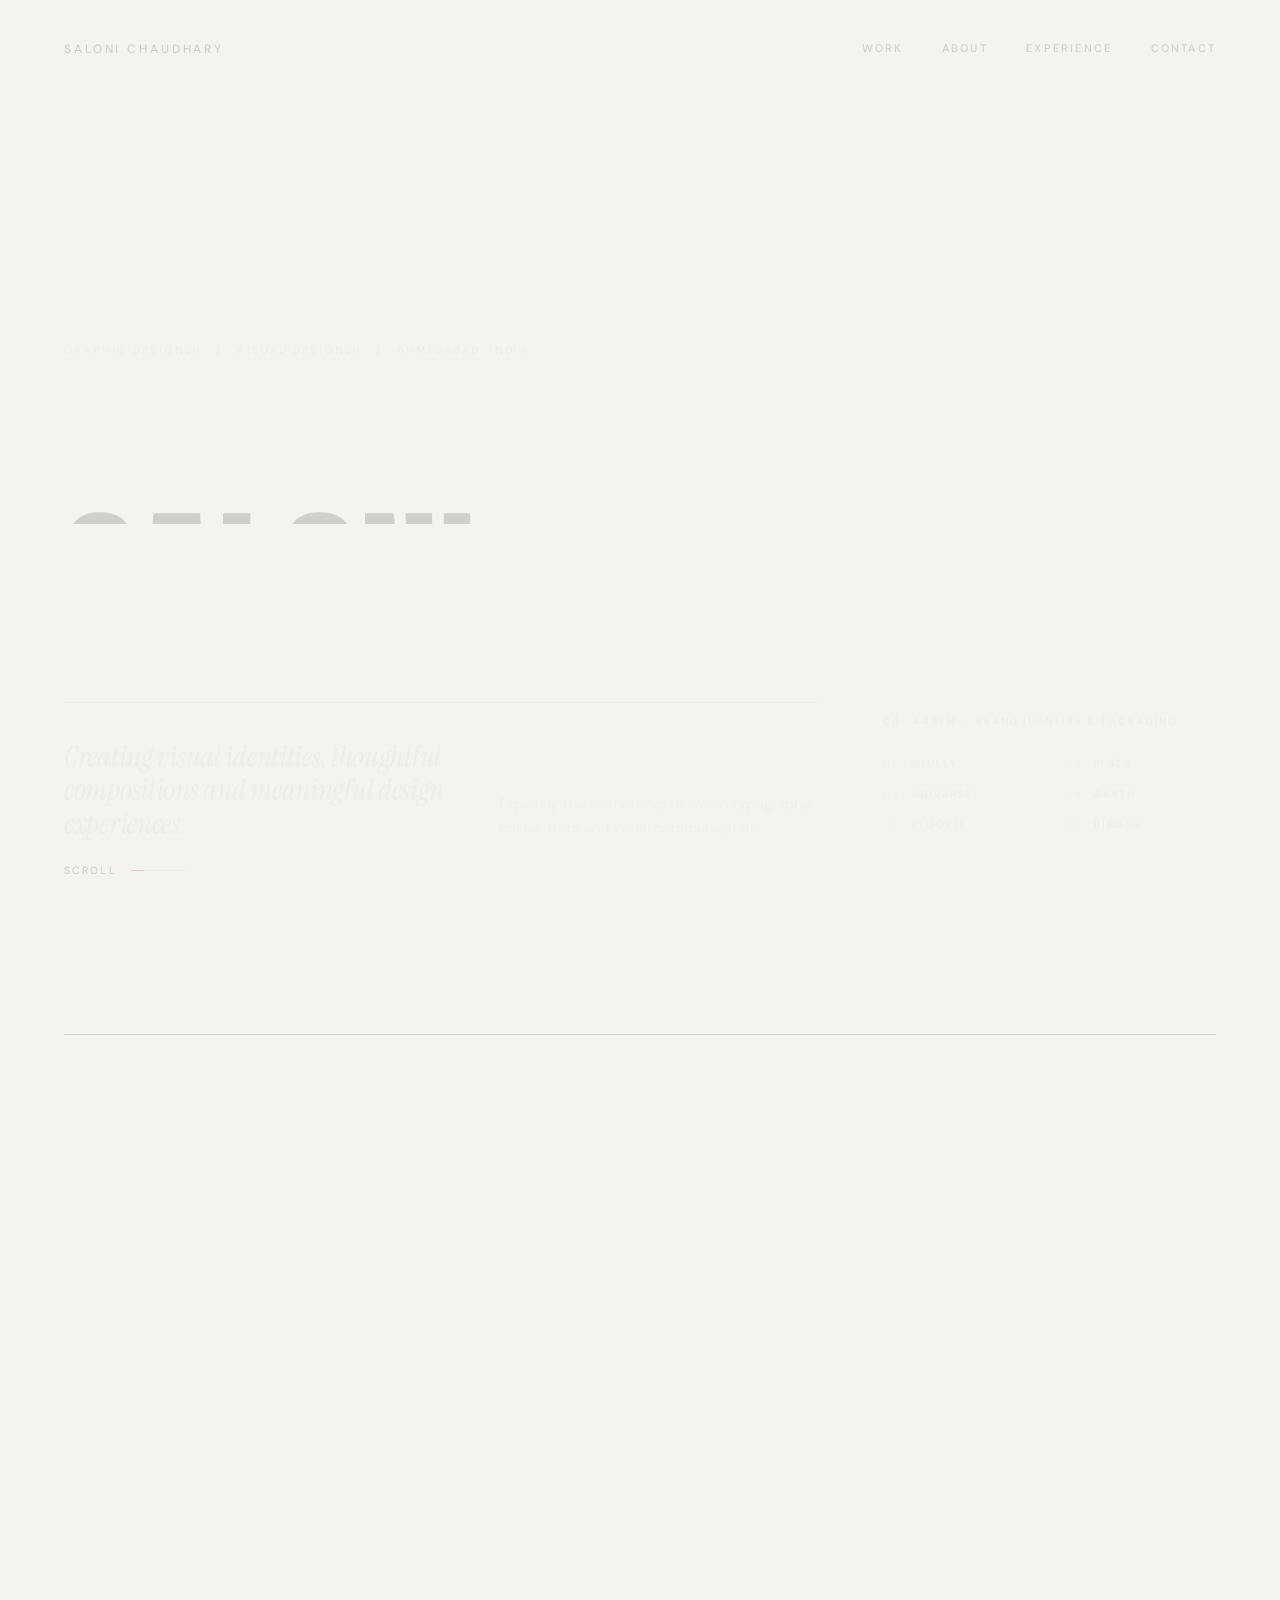
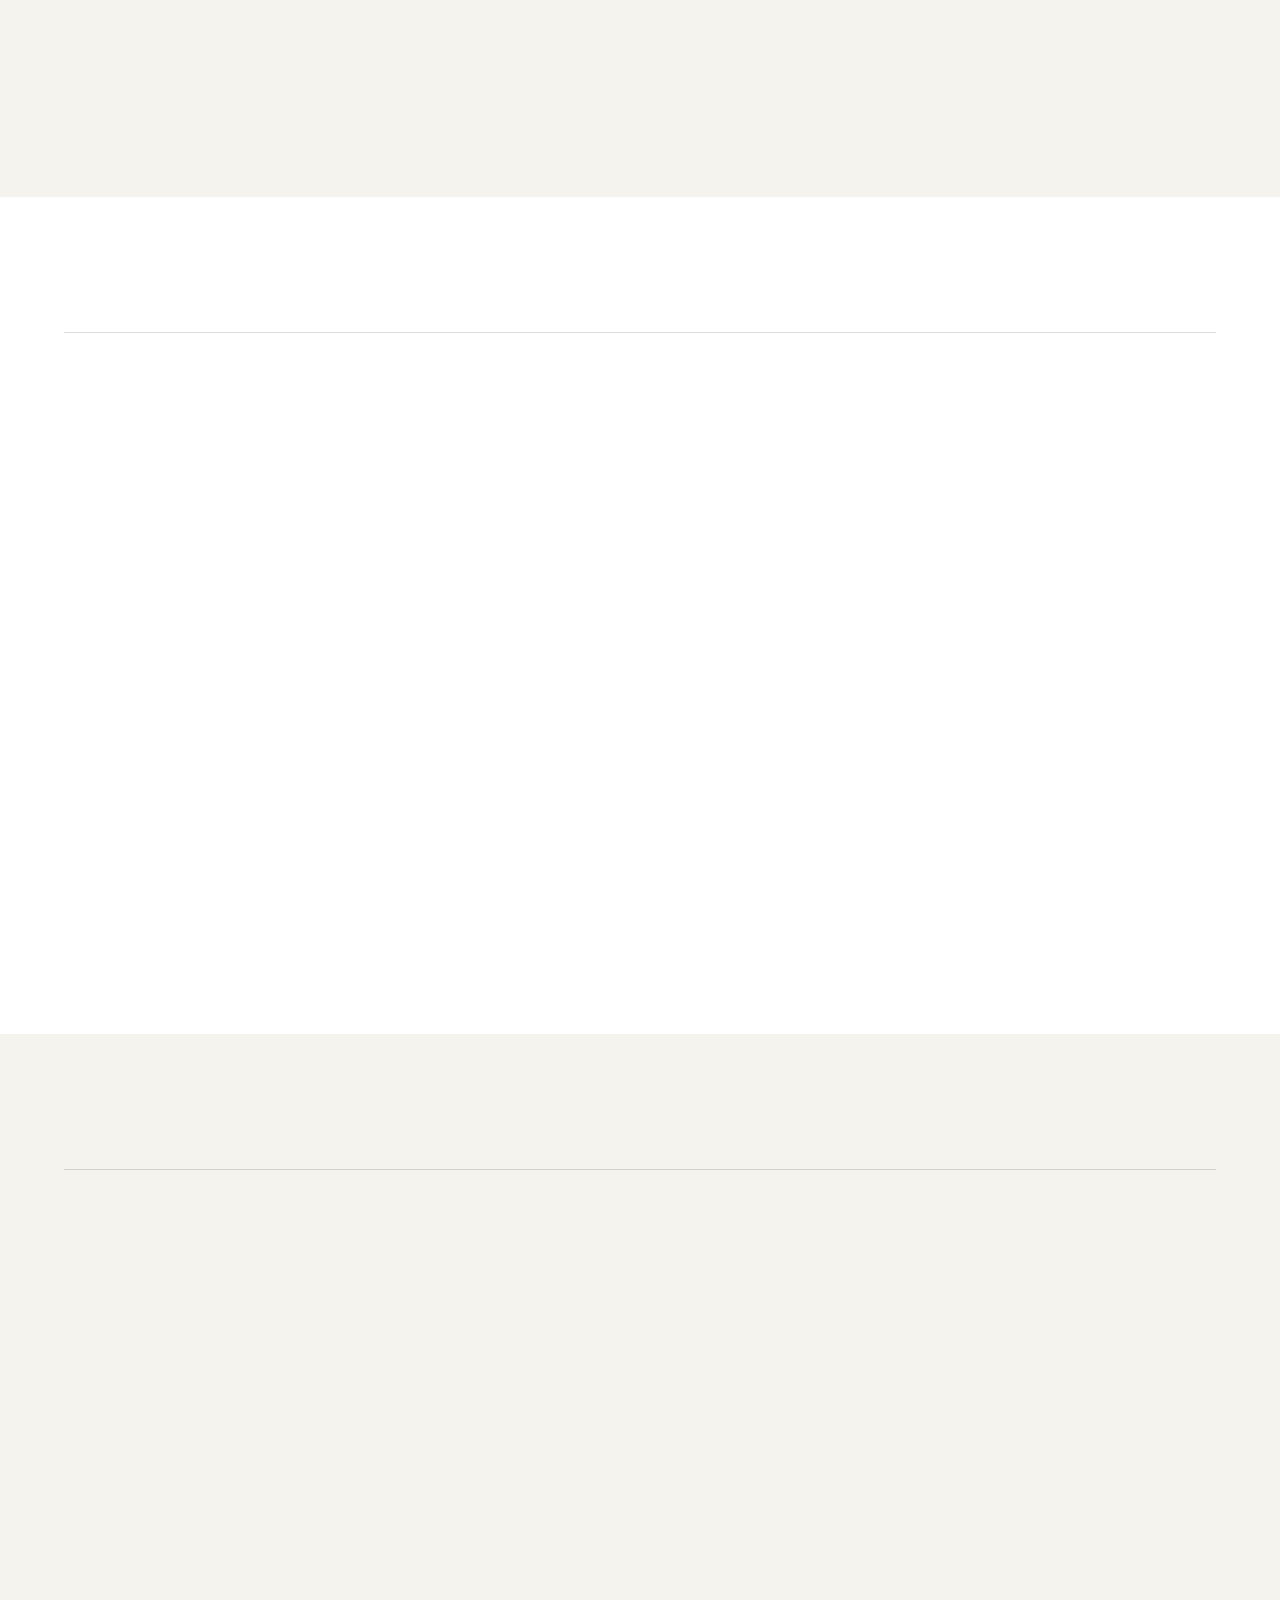
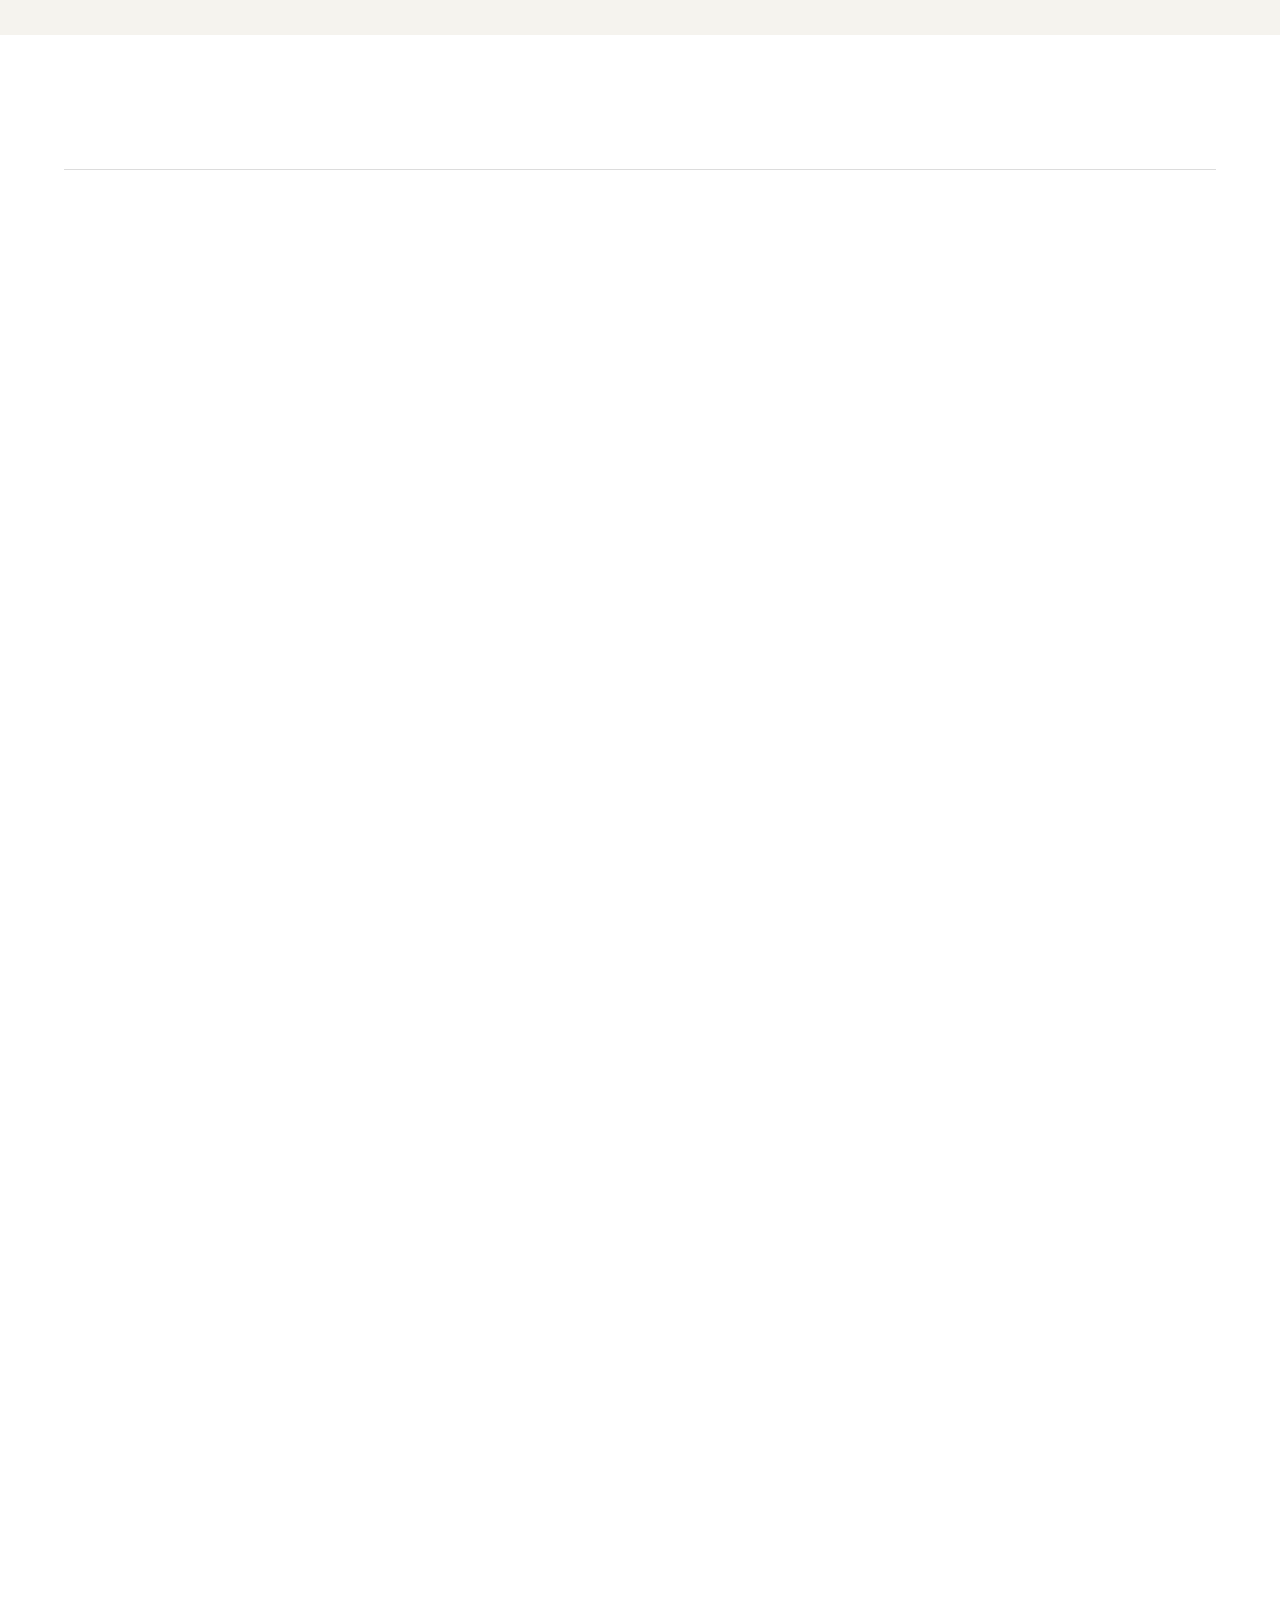
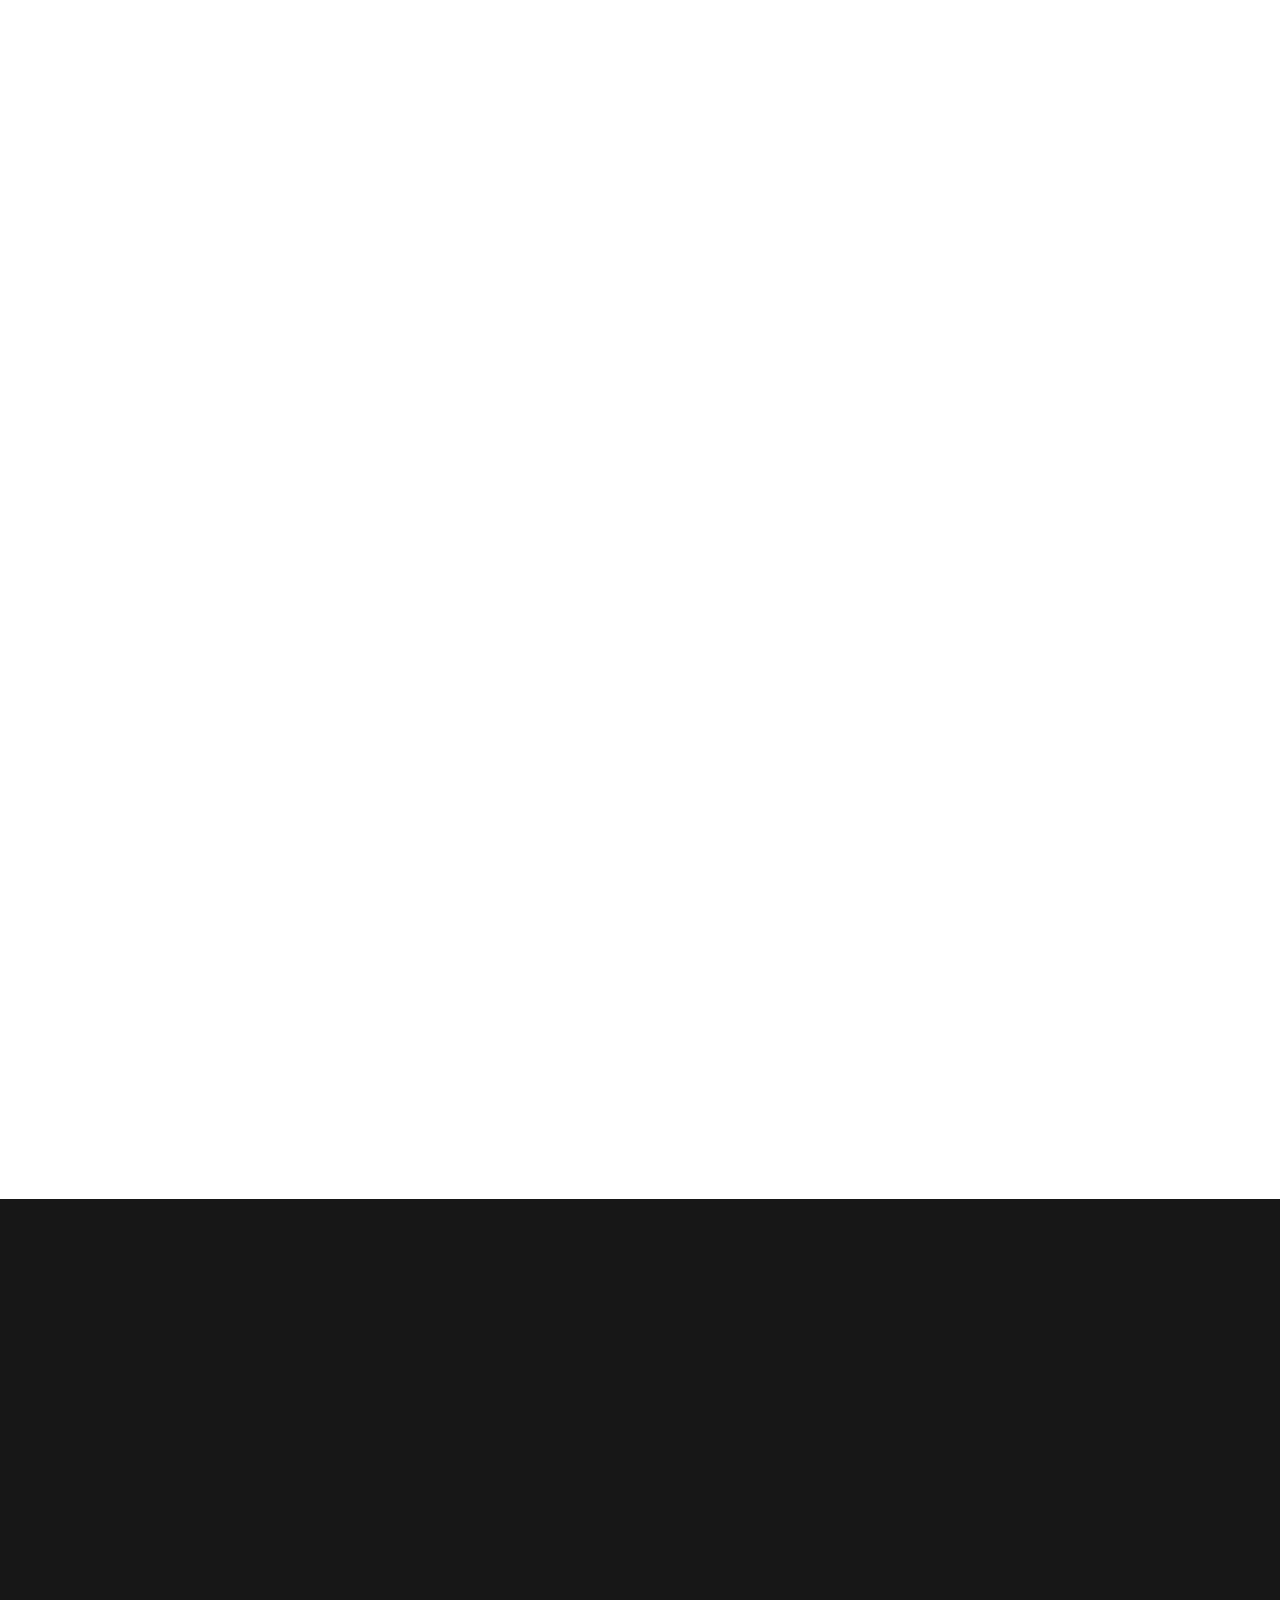
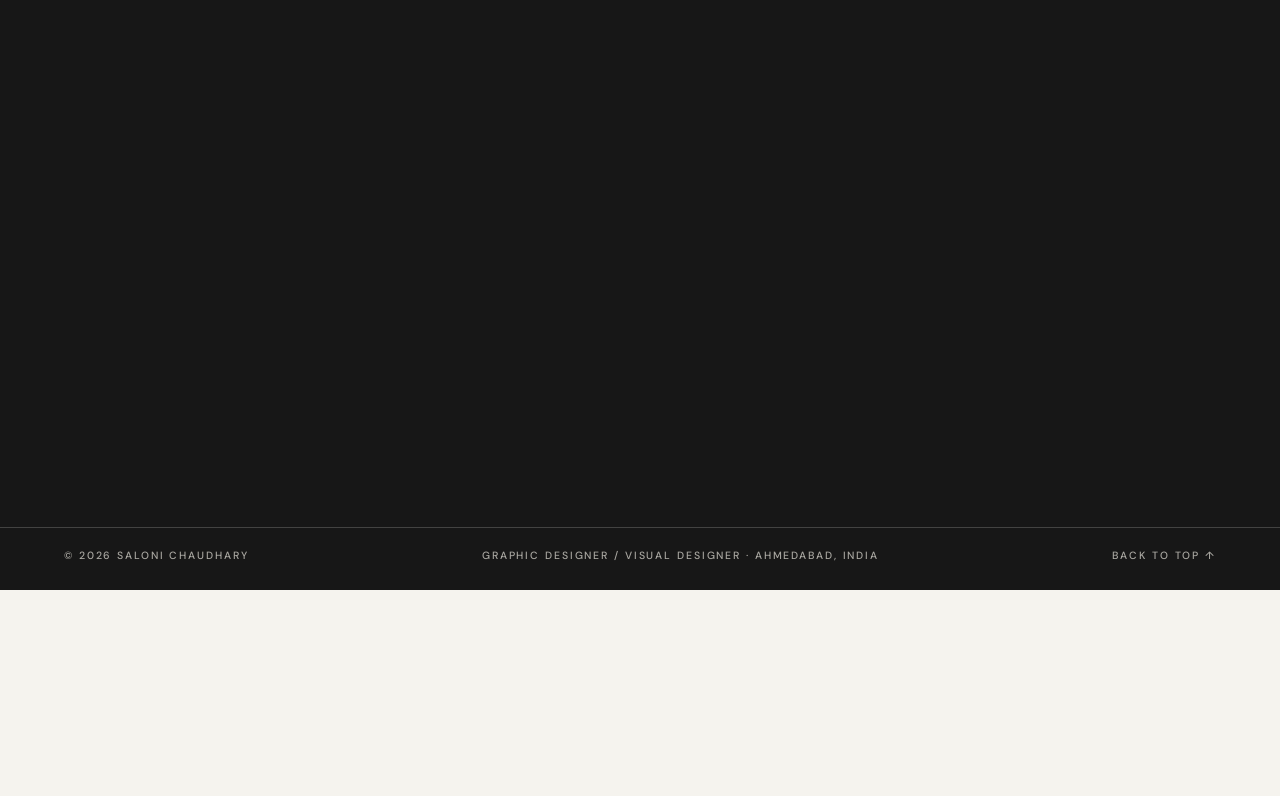
==== commit 64be0718: "Redesign around the 33-page portfolio: new home page and six case studies Co-Authored-By: Claude Fab" ====
--- a/about/index.html
+++ b/about/index.html
@@ -1,86 +1 @@
-<!doctype html>
-<html lang="en">
-<head>
-<meta charset="utf-8">
-<meta name="viewport" content="width=device-width, initial-scale=1">
-<title>About — Saloni Chaudhary</title>
-<meta name="description" content="Saloni Chaudhary is a visual designer in India with a curiosity for ideas, aesthetics and visual storytelling.">
-<meta property="og:title" content="About — Saloni Chaudhary">
-<meta property="og:description" content="Saloni Chaudhary is a visual designer in India with a curiosity for ideas, aesthetics and visual storytelling.">
-<meta property="og:type" content="website">
-<meta property="og:image" content="https://nirav0044.github.io/saloni-portfolio/img/soully-pouches.webp">
-<link rel="canonical" href="https://nirav0044.github.io/saloni-portfolio/about/">
-<meta property="og:url" content="https://nirav0044.github.io/saloni-portfolio/about/">
-<meta name="theme-color" content="#F2EEE5">
-<link rel="icon" href="../favicon.svg" type="image/svg+xml">
-<link rel="preconnect" href="https://fonts.googleapis.com">
-<link rel="preconnect" href="https://fonts.gstatic.com" crossorigin>
-<link rel="stylesheet" href="https://fonts.googleapis.com/css2?family=Anton&family=DM+Sans:opsz,wght@9..40,400;9..40,500;9..40,700&family=Instrument+Serif:ital@0;1&display=swap" media="print" onload="this.media='all'">
-<noscript><link rel="stylesheet" href="https://fonts.googleapis.com/css2?family=Anton&family=DM+Sans:opsz,wght@9..40,400;9..40,500;9..40,700&family=Instrument+Serif:ital@0;1&display=swap"></noscript>
-<link rel="stylesheet" href="../site.css">
-<script>document.documentElement.className="js";setTimeout(function(){document.documentElement.classList.add("ready")},3500)</script>
-<script type="application/ld+json">{"@context": "https://schema.org", "@type": "Person", "name": "Saloni Chaudhary", "jobTitle": "Visual Designer", "address": {"@type": "PostalAddress", "addressCountry": "IN"}, "sameAs": ["https://www.behance.net/salonichaudhary5", "https://www.linkedin.com/in/saloni-chaudhary-16333b251/"]}</script>
-</head>
-<body class="p-about">
-<a class="skip" href="#main">Skip to content</a>
-<header class="head">
-  <a class="brand" href="../index.html" aria-label="Saloni Chaudhary, home"><b>SC</b><span>Saloni Chaudhary</span></a>
-  <span class="head-mid">Visual Designer — India</span>
-  <nav class="nav" aria-label="Primary"><a href="../work/index.html"><sup>01</sup>Work</a><a href="../about/index.html" aria-current="page"><sup>02</sup>About</a><a href="../toolkit/index.html"><sup>03</sup>Toolkit</a><a href="../experiments/index.html"><sup>04</sup>Experiments</a><a href="../contact/index.html"><sup>05</sup>Contact</a></nav>
-  <button class="menu-btn" type="button" aria-expanded="false" aria-controls="menu"><span>Menu</span><i></i></button>
-</header>
-<div class="menu" id="menu" hidden>
-  <nav aria-label="Menu"><a href="../work/index.html"><sup>01</sup>Work</a><a href="../about/index.html" aria-current="page"><sup>02</sup>About</a><a href="../toolkit/index.html"><sup>03</sup>Toolkit</a><a href="../experiments/index.html"><sup>04</sup>Experiments</a><a href="../contact/index.html"><sup>05</sup>Contact</a></nav>
-  <p class="menu-foot">salonichaudhary.in19@gmail.com<br><a href="https://www.behance.net/salonichaudhary5" target="_blank" rel="noopener">Behance</a><a href="https://www.linkedin.com/in/saloni-chaudhary-16333b251/" target="_blank" rel="noopener">LinkedIn</a></p>
-</div>
-<main id="main">
-
-<section class="ph ab-head">
-  <p class="k" data-reveal>About me</p>
-  <h1 class="ph-t ab-t" data-fit=".17"><span class="ln"><span>Design is</span></span><span class="ln"><span>how I <em>see</em></span></span><span class="ln"><span>the world.</span></span></h1>
-</section>
-<section class="ab">
-  <figure class="portrait" data-reveal data-speed="0.06">
-    <div class="ph-frame"><span>Portrait</span><i>photograph to be added</i></div>
-    <figcaption>Saloni Chaudhary — Visual Designer, India</figcaption>
-  </figure>
-  <div class="ab-text">
-    <p class="lead" data-reveal>I’m Saloni Chaudhary, a visual designer with a curiosity for ideas, aesthetics and visual storytelling.</p>
-    <p data-reveal>My journey in design has allowed me to explore different creative territories, from branding and graphic design to digital experiences, print communication and photography.</p>
-    <p data-reveal>I enjoy understanding the story behind a project, exploring possibilities and transforming concepts into visuals that feel purposeful and memorable.</p>
-    <p data-reveal>I’m someone who enjoys experimenting, learning and looking at ordinary things from a different perspective.</p>
-    <p class="pull" data-reveal>For me, creativity is not limited to one medium. It’s an ongoing process of observing, exploring and creating.</p>
-  </div>
-</section>
-<section class="sec tl">
-  <header class="sec-head" data-reveal><h2>The <em>journey</em></h2></header>
-  <ol class="timeline"><li data-reveal><span class="when">Education</span><b>Diploma in Visual Communication</b><span>Parul University</span></li><li data-reveal><span class="when">Internship</span><b>Graphic Design Intern</b><span>Dev Opus, Ahmedabad · three months</span></li><li data-reveal><span class="when">July 2025 — Present</span><b>Visual Designer</b><span>Group Bayport</span></li></ol>
-</section>
-<section class="sec ex">
-  <header class="sec-head" data-reveal><h2>Personal <em>explorations</em></h2><a class="more" href="../experiments/index.html">Experiments →</a></header>
-  <div class="ex-row">
-    <a href="../work/ploovik/index.html" data-reveal data-cursor="View" data-speed="0.05"><span class="clip"><img src="../img/ploovik-pattern.webp" width="1800" height="990" alt="Ploovik pattern of kites and Gujarati phrases on blue" loading="lazy" decoding="async"></span></a>
-    <a href="../work/aarth/index.html" data-reveal data-cursor="View" data-speed="-0.05"><span class="clip"><img src="../img/aarth-pattern.webp" width="1440" height="810" alt="Aarth pattern built from the symbol" loading="lazy" decoding="async"></span></a>
-    <a href="../work/ploovik/index.html" data-reveal data-cursor="View" data-speed="0.08"><span class="clip"><img src="../img/ploovik-character.webp" width="1800" height="990" alt="Ploovik brand character holding a spool of manja" loading="lazy" decoding="async"></span></a>
-  </div>
-</section>
-<section class="sec int">
-  <header class="sec-head" data-reveal><h2>Creative <em>interests</em></h2></header>
-  <ul class="tags" data-reveal><li>Creative experimentation</li><li>Visual storytelling</li><li>Product photography</li><li>Street photography</li><li>AI-assisted ideation</li></ul>
-</section>
-
-</main>
-<footer class="foot">
-  <a class="foot-cta" href="../contact/index.html" data-cursor="Say hello"><span class="k">Have an idea?</span><span class="big">Let’s make it <em>visual.</em></span></a>
-  <div class="foot-row">
-    <span>© 2026 Saloni Chaudhary</span>
-    <span class="foot-links"><a href="mailto:salonichaudhary.in19@gmail.com">salonichaudhary.in19@gmail.com</a><a href="https://www.behance.net/salonichaudhary5" target="_blank" rel="noopener">Behance</a><a href="https://www.linkedin.com/in/saloni-chaudhary-16333b251/" target="_blank" rel="noopener">LinkedIn</a></span>
-    <a class="foot-top" href="#main">Back to top ↑</a>
-  </div>
-</footer>
-<button class="totop" type="button" aria-label="Back to top"><svg viewBox="0 0 48 48" aria-hidden="true"><circle cx="24" cy="24" r="22"/><circle class="p" cx="24" cy="24" r="22" pathLength="100"/><path d="M24 31V17m-6 6 6-6 6 6"/></svg></button>
-<div class="cursor" aria-hidden="true"><span></span></div>
-<div class="pt" aria-hidden="true"></div>
-<script src="../site.js" defer></script>
-</body>
-</html>
+<!doctype html><html lang="en"><head><meta charset="utf-8"><title>Saloni Chaudhary</title><meta name="robots" content="noindex"><meta http-equiv="refresh" content="0; url=../index.html#about"><link rel="canonical" href="../index.html#about"></head><body><a href="../index.html#about">Continue</a></body></html>
